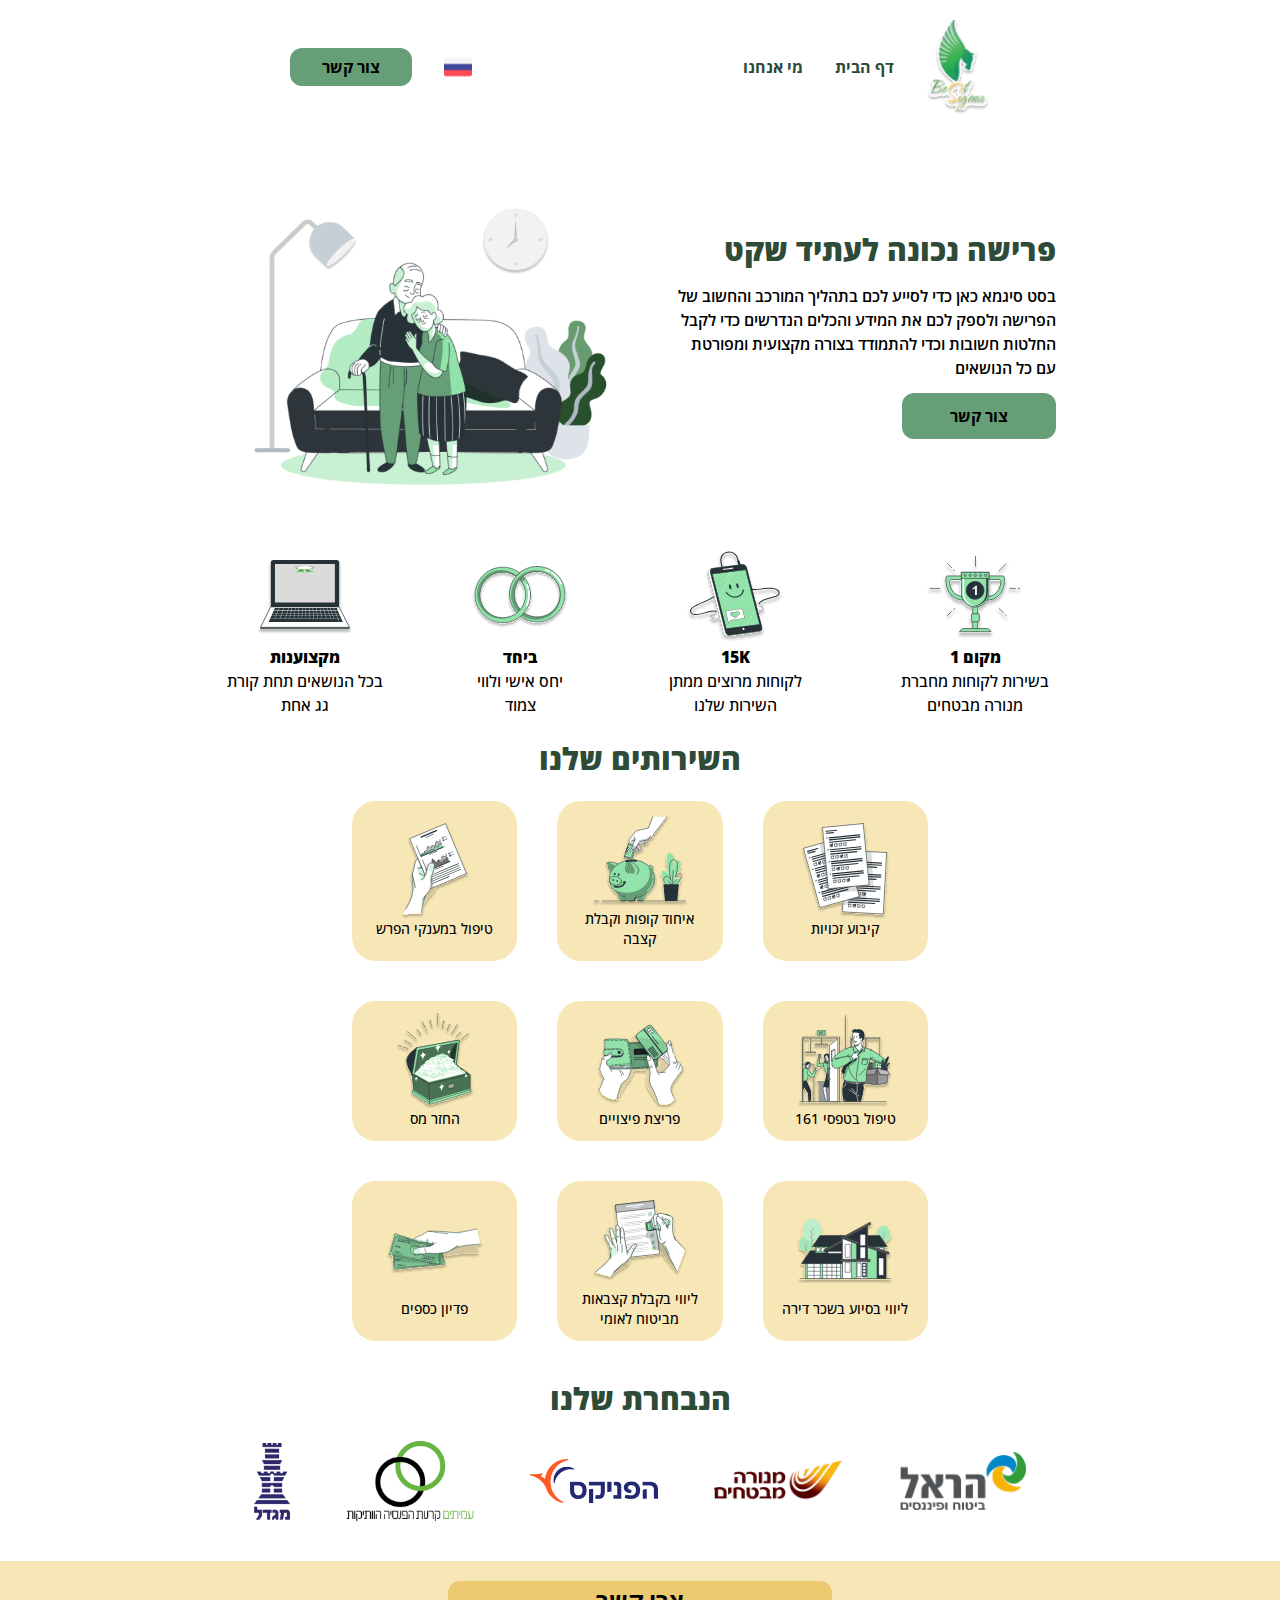
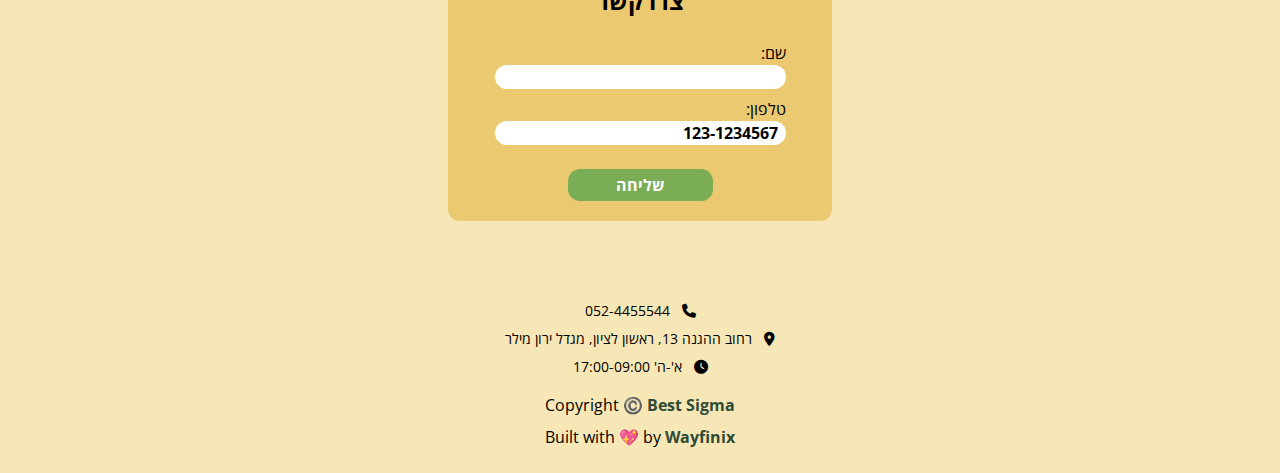
==== index.html @ 83e7defc "Add files via upload" ====
<!DOCTYPE html>
<html lang="en" class="scroll-smooth">
  <head>
    <meta charset="UTF-8" />
    <meta name="viewport" content="width=device-width, initial-scale=1.0" />
    <link rel="stylesheet" href="css/main.css" />
    <link rel="preconnect" href="https://fonts.googleapis.com" />
    <link rel="preconnect" href="https://fonts.gstatic.com" crossorigin />
    <link
      href="https://fonts.googleapis.com/css2?family=Open+Sans:wght@400;500;600;700;800;900&display=swap"
      rel="stylesheet"
    />
    <link
      rel="stylesheet"
      href="https://cdnjs.cloudflare.com/ajax/libs/font-awesome/6.4.0/css/all.min.css"
    />

    <link rel="icon" type="image/x-icon" href="/imgs/Frame 90 2.svg" />
    <title>Best Sigma - Home</title>
  </head>
  <body class="font-openSans">
    <!-- Header -->
    <header>
      <nav
        class="container flex md:justify-evenly text-primary mx-auto p-5 font-bold"
      >
        <ul class="hidden md:flex items-center text-base space-x-8">
          <li>
            <a
              href="#get"
              class="bg-secondary py-2 px-8 rounded-xl text-black font-bold hover:opacity-80 duration-200"
              id="contact"
              >צור קשר</a
            >
          </li>
          <li>
            <a href="#"
              ><img
                id="lang1"
                src="imgs/russia.png"
                alt="Russian Icon"
                class="w-7"
                onclick="changeLanguage()"
            /></a>
          </li>
        </ul>

        <!-- Mobile Navbar -->

        <div class="md:hidden flex items-center">
          <ul class="md:hidden flex flex-col">
            <li>
              <button
                class="button-mobile-menu md:hidden text-primary text-2xl"
              >
                <i class="fa-solid fa-bars"></i>
              </button>
            </li>
            <div class="mobile-menu hidden space-y-2">
              <li>
                <a
                  href="index.html"
                  class="block text-primary font-bold py-2 text-sm"
                  id="homepage1"
                  >דף הבית</a
                >
              </li>
              <li>
                <a
                  href="about.html"
                  class="block text-primary font-bold py-2 text-sm"
                  id="about1"
                  >מי אנחנו</a
                >
              </li>
              <li>
                <a href="#"
                  ><img
                    id="lang"
                    src="imgs/russia.png"
                    alt="Russian Icon"
                    class="w-7"
                    onclick="changeLanguage()"
                /></a>
              </li>
            </div>
          </ul>
        </div>

        <!-- Desktop Navbar -->

        <ul class="hidden md:flex space-x-8 items-center text-base">
          <li>
            <a
              href="about.html"
              class="hover:underline hover:underline-offset-8 font-bold"
              id="about"
              >מי אנחנו</a
            >
          </li>
          <li>
            <a
              href="#"
              class="hover:underline hover:underline-offset-8"
              id="homepage"
              >דף הבית</a
            >
          </li>
          <li>
            <img
              src="./imgs/Frame 90 2.svg"
              alt="Best sigma logo"
              class="w-16"
            />
          </li>
        </ul>
      </nav>
    </header>

    <!-- Hero -->

    <section class="container mx-auto mt-5 md:mt-10">
      <div class="flex flex-col md:flex-row justify-center items-center">
        <img
          src="imgs/column.png"
          alt="elders hugging happy"
          class="w-[400px] mr-10"
        />
        <div id="box" class="text-center md:text-right md:space-x-2">
          <h1
            class="text-primary font-extrabold text-center mt-4 md:mt-0 md:text-right text-3xl mb-4"
            id="title"
          >
            פרישה נכונה לעתיד שקט
          </h1>
          <p
            class="mb-6 max-w-sm font-semibold text-center md:text-right px-4 md:px-0"
            id="paragraph"
          >
            בסט סיגמא כאן כדי לסייע לכם בתהליך המורכב והחשוב של הפרישה ולספק לכם
            את המידע והכלים הנדרשים כדי לקבל החלטות חשובות וכדי להתמודד בצורה
            מקצועית ומפורטת עם כל הנושאים
          </p>
          <a
            href="#get"
            class="bg-secondary py-3 px-12 mx-auto rounded-xl text-black font-bold md:text-right hover:opacity-80 duration-200"
            id="call"
            >צור קשר</a
          >
        </div>
      </div>

      <div
        class="flex flex-col-reverse md:flex-row justify-center items-center mt-16 mb-6 space-y-6 md:space-y-0 md:space-x-20"
      >
        <div class="flex flex-col items-center text-center mt-4 md:mt-0">
          <img src="imgs/logo comp.svg" alt="" class="w-24 h-24" />
          <h3 id="heading" class="font-extrabold">מקצוענות</h3>
          <p id="secondp" class="font-medium max-w-[160px]">
            בכל הנושאים תחת קורת גג אחת
          </p>
        </div>

        <div class="flex flex-col items-center text-center">
          <img src="imgs/Rings.svg" alt="" class="w-24 h-24" />
          <h3 id="secondh" class="font-extrabold">ביחד</h3>
          <p id="thirdp" class="font-medium max-w-[110px]">
            יחס אישי ולווי צמוד
          </p>
        </div>

        <div class="flex flex-col items-center text-center">
          <img src="imgs/Device.svg" alt="" class="w-24 h-24" />
          <h3 id="thirdh" class="font-extrabold">15K</h3>
          <p id="fourthp" class="font-medium max-w-[160px]">
            לקוחות מרוצים ממתן השירות שלנו
          </p>
        </div>

        <div class="flex flex-col items-center text-center">
          <img src="imgs/Trophy.svg" alt="" class="w-24 h-24" />
          <h3 id="fourthh" class="font-extrabold">מקום 1</h3>
          <p id="fifthp" class="font-medium max-w-[160px]">
            בשירות לקוחות מחברת מנורה מבטחים
          </p>
        </div>
      </div>
    </section>

    <!-- Grid -->

    <section class="container mx-auto">
      <h1
        id="fifthh"
        class="text-3xl text-center font-extrabold my-6 text-primary"
      >
        השירותים שלנו
      </h1>
      <div
        class="grid grid-cols-1 md:grid-cols-3 text-center text-base md:text-lg gap-6 font-bold md:gap-10 px-20 lg:px-[22rem] mx-auto"
      >
        <div
          class="flex flex-col items-center justify-center bg-tertiary rounded-3xl p-3"
        >
          <img src="./imgs/left-hand.svg" alt="" class="mx-auto w-24 h-24" />

          <h3 id="sixthh" class="text-sm font-medium">טיפול במענקי הפרש</h3>
        </div>

        <div
          class="flex flex-col items-center justify-center bg-tertiary rounded-3xl p-3"
        >
          <img src="./imgs/savings.svg" alt="" class="mx-auto w-24 h-24" />
          <h3 id="seventhh" class="text-sm font-medium">
            איחוד קופות וקבלת קצבה
          </h3>
        </div>

        <div
          class="flex flex-col items-center justify-center bg-tertiary rounded-3xl p-3"
        >
          <img src="./imgs/exam-sheets.svg" alt="" class="mx-auto w-24 h-24" />
          <h3 id="eigthh" class="text-sm font-medium">קיבוע זכויות</h3>
        </div>

        <div
          class="flex flex-col items-center justify-center bg-tertiary rounded-3xl p-3"
        >
          <img src="./imgs/Treasure.svg" alt="" class="mx-auto w-24 h-24" />
          <h3 id="ninthh" class="text-sm font-medium">החזר מס</h3>
        </div>

        <div
          class="flex flex-col items-center justify-center bg-tertiary rounded-3xl p-3"
        >
          <img src="./imgs/wallet.svg" alt="" class="mx-auto w-24 h-24" />
          <h3 id="tenthh" class="text-sm font-medium">פריצת פיצויים</h3>
        </div>

        <div
          class="flex flex-col items-center justify-center bg-tertiary rounded-3xl p-3"
        >
          <img src="./imgs/job.svg" alt="" class=" mx-auto w-24 h-24" />
          <h3 id="eleventhh" class="text-sm font-medium">טיפול בטפסי 161</h3>
        </div>

        <div
          class="flex flex-col items-center justify-center bg-tertiary rounded-3xl p-3"
        >
          <img src="./imgs/hand-2.svg" alt="" class="mx-auto w-24 h-24" />
          <h3 id="twelvethh" class="text-sm font-medium">פדיון כספים</h3>
        </div>

        <div
          class="flex flex-col items-center justify-center bg-tertiary text-sm rounded-3xl p-3"
        >
          <img src="./imgs/Frame 110.svg" alt="" class="mx-auto w-24 h-24" />
          <h3 id="thirdteenthh" class="text-sm font-medium">
            ליווי בקבלת קצבאות מביטוח לאומי
          </h3>
        </div>

        <div
          class="flex flex-col items-center justify-center bg-tertiary rounded-3xl p-3"
        >
          <img src="./imgs/Frame 108.svg" alt="" class="mx-auto w-24 h-24" />
          <h3 id="fourteenthh" class="text-sm font-medium">
            ליווי בסיוע בשכר דירה
          </h3>
        </div>
      </div>
    </section>

    <!-- Brands -->

    <section class="container mx-auto w-full my-10">
      <h1
        id="fifteenthh"
        class="text-3xl text-center font-extrabold my-6 text-primary"
      >
        הנבחרת שלנו
      </h1>
      <div
        class="flex flex-col justify-center items-center space-y-12 md:flex-row md:space-y-0 md:space-x-14"
      >
        <img src="imgs/migdal.png" alt="מגדל" class="w-9" />
        <img src="imgs/amitim.png" alt="עמיתים קרנות פנסיה" class="w-32" />
        <img src="imgs/phoenix.png" alt="הפניקס" class="w-32" />
        <img src="imgs/menora.png" alt="מנורה מבטחים" class="w-32" />
        <img src="imgs/harel.png" alt="הראל ביטוח ופיננסים" class="w-32" />
      </div>
    </section>

    <!-- Footer -->

    <footer class="relative bg-tertiary w-full p-5 mx-auto h-[32em]">
      <img
        src="/imgs/Group.svg"
        alt=""
        class="hidden absolute top-0 left-[33em] w-64"
      />
      <img
        src="/imgs/Group.svg"
        alt=""
        class="hidden absolute -top-9 right-[31em] rotate-180 w-64"
      />
      <img
        src="/imgs/speech-bubble-2.svg"
        alt=""
        class="hidden absolute top-10 left-[40em] w-10"
      />
      <img
        src="/imgs/speech-bubble-2.svg"
        alt=""
        class="hidden absolute top-48 right-[40em] w-10"
      />
      <div
        class="container flex flex-col justify-center items-center bg-quaternary mx-auto py-1 text-center rounded-xl max-w-full w-96"
      >
        <img
          src="/imgs/speech-bubble-2.svg"
          alt=""
          class="hidden absolute left-[66em] top-[12rem] rotate-180 w-10"
        />
        <h1 id="get" class="font-bold text-2xl mb-6 text-black">צרו קשר</h1>

        <!-- Submit Form -->

        <form
          action="https://formsubmit.co/0524455@gmail.com"
          method="POST"
          class="flex flex-col"
        >
          <label id="firstLabel" for="שם" class="text-right">:שם</label>
          <input
            id="שם"
            required
            type="text"
            name="שם"
            size="28"
            class="rounded-xl mb-2 text-right px-2 font-bold"
          />

          <label id="secondLabel" for="טלפון" class="text-right">:טלפון</label>
          <input
            id="טלפון"
            type="tel"
            name=":טלפון"
            required
            pattern="[0-9]{3}-[0-9]{7}"
            placeholder="123-1234567"
            class="rounded-xl mb-6 text-right placeholder:text-black px-2 font-bold outline-0 focus:valid:bg-green-500 duration-150"
          />
          <button
            id="send"
            class="bg-lightGreen px-12 py-1 mb-4 rounded-xl font-bold text-white mx-auto hover:opacity-80 duration-200"
          >
            שליחה
          </button>
        </form>
      </div>

      <div class="flex flex-col items-center text-sm mt-20 space-y-2">
        <div class="flex space-x-3 items-center text-center">
          <p id="sixthp">052-4455544</p>
          <i class="fa-solid fa-phone"></i>
        </div>

        <div class="flex space-x-3 items-center text-center">
          <p id="seventhp">רחוב ההגנה 13, ראשון לציון, מגדל ירון מילר</p>
          <i class="fa-solid fa-location-dot"></i>
        </div>

        <div class="flex space-x-3 items-center text-center">
          <p id="eigthp">17:00-09:00 'א'-ה</p>
          <i class="fa-solid fa-clock"></i>
        </div>
      </div>

      <!-- Copyright -->

      <p class="text-center mt-4">
        Copyright ©️
        <a
          class="font-bold text-primary hover:opacity-80 duration-200"
          href="https://www.pensiya.co.il"
          >Best Sigma</a
        >
      </p>

      <p class="text-center mt-2">
        Built with 💖 by
        <a
          href="https://wayfinix.com"
          class="font-bold text-primary hover:opacity-80 duration-200 cursor-pointer"
          >Wayfinix</a
        >
      </p>
    </footer>
    <script src="script.js"></script>
  </body>
</html>
---- css/main.css ----
/*
! tailwindcss v3.3.3 | MIT License | https://tailwindcss.com
*/

/*
1. Prevent padding and border from affecting element width. (https://github.com/mozdevs/cssremedy/issues/4)
2. Allow adding a border to an element by just adding a border-width. (https://github.com/tailwindcss/tailwindcss/pull/116)
*/

*,
::before,
::after {
  box-sizing: border-box;
  /* 1 */
  border-width: 0;
  /* 2 */
  border-style: solid;
  /* 2 */
  border-color: #e5e7eb;
  /* 2 */
}

::before,
::after {
  --tw-content: '';
}

/*
1. Use a consistent sensible line-height in all browsers.
2. Prevent adjustments of font size after orientation changes in iOS.
3. Use a more readable tab size.
4. Use the user's configured `sans` font-family by default.
5. Use the user's configured `sans` font-feature-settings by default.
6. Use the user's configured `sans` font-variation-settings by default.
*/

html {
  line-height: 1.5;
  /* 1 */
  -webkit-text-size-adjust: 100%;
  /* 2 */
  -moz-tab-size: 4;
  /* 3 */
  -o-tab-size: 4;
     tab-size: 4;
  /* 3 */
  font-family: ui-sans-serif, system-ui, -apple-system, BlinkMacSystemFont, "Segoe UI", Roboto, "Helvetica Neue", Arial, "Noto Sans", sans-serif, "Apple Color Emoji", "Segoe UI Emoji", "Segoe UI Symbol", "Noto Color Emoji";
  /* 4 */
  font-feature-settings: normal;
  /* 5 */
  font-variation-settings: normal;
  /* 6 */
}

/*
1. Remove the margin in all browsers.
2. Inherit line-height from `html` so users can set them as a class directly on the `html` element.
*/

body {
  margin: 0;
  /* 1 */
  line-height: inherit;
  /* 2 */
}

/*
1. Add the correct height in Firefox.
2. Correct the inheritance of border color in Firefox. (https://bugzilla.mozilla.org/show_bug.cgi?id=190655)
3. Ensure horizontal rules are visible by default.
*/

hr {
  height: 0;
  /* 1 */
  color: inherit;
  /* 2 */
  border-top-width: 1px;
  /* 3 */
}

/*
Add the correct text decoration in Chrome, Edge, and Safari.
*/

abbr:where([title]) {
  -webkit-text-decoration: underline dotted;
          text-decoration: underline dotted;
}

/*
Remove the default font size and weight for headings.
*/

h1,
h2,
h3,
h4,
h5,
h6 {
  font-size: inherit;
  font-weight: inherit;
}

/*
Reset links to optimize for opt-in styling instead of opt-out.
*/

a {
  color: inherit;
  text-decoration: inherit;
}

/*
Add the correct font weight in Edge and Safari.
*/

b,
strong {
  font-weight: bolder;
}

/*
1. Use the user's configured `mono` font family by default.
2. Correct the odd `em` font sizing in all browsers.
*/

code,
kbd,
samp,
pre {
  font-family: ui-monospace, SFMono-Regular, Menlo, Monaco, Consolas, "Liberation Mono", "Courier New", monospace;
  /* 1 */
  font-size: 1em;
  /* 2 */
}

/*
Add the correct font size in all browsers.
*/

small {
  font-size: 80%;
}

/*
Prevent `sub` and `sup` elements from affecting the line height in all browsers.
*/

sub,
sup {
  font-size: 75%;
  line-height: 0;
  position: relative;
  vertical-align: baseline;
}

sub {
  bottom: -0.25em;
}

sup {
  top: -0.5em;
}

/*
1. Remove text indentation from table contents in Chrome and Safari. (https://bugs.chromium.org/p/chromium/issues/detail?id=999088, https://bugs.webkit.org/show_bug.cgi?id=201297)
2. Correct table border color inheritance in all Chrome and Safari. (https://bugs.chromium.org/p/chromium/issues/detail?id=935729, https://bugs.webkit.org/show_bug.cgi?id=195016)
3. Remove gaps between table borders by default.
*/

table {
  text-indent: 0;
  /* 1 */
  border-color: inherit;
  /* 2 */
  border-collapse: collapse;
  /* 3 */
}

/*
1. Change the font styles in all browsers.
2. Remove the margin in Firefox and Safari.
3. Remove default padding in all browsers.
*/

button,
input,
optgroup,
select,
textarea {
  font-family: inherit;
  /* 1 */
  font-feature-settings: inherit;
  /* 1 */
  font-variation-settings: inherit;
  /* 1 */
  font-size: 100%;
  /* 1 */
  font-weight: inherit;
  /* 1 */
  line-height: inherit;
  /* 1 */
  color: inherit;
  /* 1 */
  margin: 0;
  /* 2 */
  padding: 0;
  /* 3 */
}

/*
Remove the inheritance of text transform in Edge and Firefox.
*/

button,
select {
  text-transform: none;
}

/*
1. Correct the inability to style clickable types in iOS and Safari.
2. Remove default button styles.
*/

button,
[type='button'],
[type='reset'],
[type='submit'] {
  -webkit-appearance: button;
  /* 1 */
  background-color: transparent;
  /* 2 */
  background-image: none;
  /* 2 */
}

/*
Use the modern Firefox focus style for all focusable elements.
*/

:-moz-focusring {
  outline: auto;
}

/*
Remove the additional `:invalid` styles in Firefox. (https://github.com/mozilla/gecko-dev/blob/2f9eacd9d3d995c937b4251a5557d95d494c9be1/layout/style/res/forms.css#L728-L737)
*/

:-moz-ui-invalid {
  box-shadow: none;
}

/*
Add the correct vertical alignment in Chrome and Firefox.
*/

progress {
  vertical-align: baseline;
}

/*
Correct the cursor style of increment and decrement buttons in Safari.
*/

::-webkit-inner-spin-button,
::-webkit-outer-spin-button {
  height: auto;
}

/*
1. Correct the odd appearance in Chrome and Safari.
2. Correct the outline style in Safari.
*/

[type='search'] {
  -webkit-appearance: textfield;
  /* 1 */
  outline-offset: -2px;
  /* 2 */
}

/*
Remove the inner padding in Chrome and Safari on macOS.
*/

::-webkit-search-decoration {
  -webkit-appearance: none;
}

/*
1. Correct the inability to style clickable types in iOS and Safari.
2. Change font properties to `inherit` in Safari.
*/

::-webkit-file-upload-button {
  -webkit-appearance: button;
  /* 1 */
  font: inherit;
  /* 2 */
}

/*
Add the correct display in Chrome and Safari.
*/

summary {
  display: list-item;
}

/*
Removes the default spacing and border for appropriate elements.
*/

blockquote,
dl,
dd,
h1,
h2,
h3,
h4,
h5,
h6,
hr,
figure,
p,
pre {
  margin: 0;
}

fieldset {
  margin: 0;
  padding: 0;
}

legend {
  padding: 0;
}

ol,
ul,
menu {
  list-style: none;
  margin: 0;
  padding: 0;
}

/*
Reset default styling for dialogs.
*/

dialog {
  padding: 0;
}

/*
Prevent resizing textareas horizontally by default.
*/

textarea {
  resize: vertical;
}

/*
1. Reset the default placeholder opacity in Firefox. (https://github.com/tailwindlabs/tailwindcss/issues/3300)
2. Set the default placeholder color to the user's configured gray 400 color.
*/

input::-moz-placeholder, textarea::-moz-placeholder {
  opacity: 1;
  /* 1 */
  color: #9ca3af;
  /* 2 */
}

input::placeholder,
textarea::placeholder {
  opacity: 1;
  /* 1 */
  color: #9ca3af;
  /* 2 */
}

/*
Set the default cursor for buttons.
*/

button,
[role="button"] {
  cursor: pointer;
}

/*
Make sure disabled buttons don't get the pointer cursor.
*/

:disabled {
  cursor: default;
}

/*
1. Make replaced elements `display: block` by default. (https://github.com/mozdevs/cssremedy/issues/14)
2. Add `vertical-align: middle` to align replaced elements more sensibly by default. (https://github.com/jensimmons/cssremedy/issues/14#issuecomment-634934210)
   This can trigger a poorly considered lint error in some tools but is included by design.
*/

img,
svg,
video,
canvas,
audio,
iframe,
embed,
object {
  display: block;
  /* 1 */
  vertical-align: middle;
  /* 2 */
}

/*
Constrain images and videos to the parent width and preserve their intrinsic aspect ratio. (https://github.com/mozdevs/cssremedy/issues/14)
*/

img,
video {
  max-width: 100%;
  height: auto;
}

/* Make elements with the HTML hidden attribute stay hidden by default */

[hidden] {
  display: none;
}

*, ::before, ::after {
  --tw-border-spacing-x: 0;
  --tw-border-spacing-y: 0;
  --tw-translate-x: 0;
  --tw-translate-y: 0;
  --tw-rotate: 0;
  --tw-skew-x: 0;
  --tw-skew-y: 0;
  --tw-scale-x: 1;
  --tw-scale-y: 1;
  --tw-pan-x:  ;
  --tw-pan-y:  ;
  --tw-pinch-zoom:  ;
  --tw-scroll-snap-strictness: proximity;
  --tw-gradient-from-position:  ;
  --tw-gradient-via-position:  ;
  --tw-gradient-to-position:  ;
  --tw-ordinal:  ;
  --tw-slashed-zero:  ;
  --tw-numeric-figure:  ;
  --tw-numeric-spacing:  ;
  --tw-numeric-fraction:  ;
  --tw-ring-inset:  ;
  --tw-ring-offset-width: 0px;
  --tw-ring-offset-color: #fff;
  --tw-ring-color: rgb(59 130 246 / 0.5);
  --tw-ring-offset-shadow: 0 0 #0000;
  --tw-ring-shadow: 0 0 #0000;
  --tw-shadow: 0 0 #0000;
  --tw-shadow-colored: 0 0 #0000;
  --tw-blur:  ;
  --tw-brightness:  ;
  --tw-contrast:  ;
  --tw-grayscale:  ;
  --tw-hue-rotate:  ;
  --tw-invert:  ;
  --tw-saturate:  ;
  --tw-sepia:  ;
  --tw-drop-shadow:  ;
  --tw-backdrop-blur:  ;
  --tw-backdrop-brightness:  ;
  --tw-backdrop-contrast:  ;
  --tw-backdrop-grayscale:  ;
  --tw-backdrop-hue-rotate:  ;
  --tw-backdrop-invert:  ;
  --tw-backdrop-opacity:  ;
  --tw-backdrop-saturate:  ;
  --tw-backdrop-sepia:  ;
}

::backdrop {
  --tw-border-spacing-x: 0;
  --tw-border-spacing-y: 0;
  --tw-translate-x: 0;
  --tw-translate-y: 0;
  --tw-rotate: 0;
  --tw-skew-x: 0;
  --tw-skew-y: 0;
  --tw-scale-x: 1;
  --tw-scale-y: 1;
  --tw-pan-x:  ;
  --tw-pan-y:  ;
  --tw-pinch-zoom:  ;
  --tw-scroll-snap-strictness: proximity;
  --tw-gradient-from-position:  ;
  --tw-gradient-via-position:  ;
  --tw-gradient-to-position:  ;
  --tw-ordinal:  ;
  --tw-slashed-zero:  ;
  --tw-numeric-figure:  ;
  --tw-numeric-spacing:  ;
  --tw-numeric-fraction:  ;
  --tw-ring-inset:  ;
  --tw-ring-offset-width: 0px;
  --tw-ring-offset-color: #fff;
  --tw-ring-color: rgb(59 130 246 / 0.5);
  --tw-ring-offset-shadow: 0 0 #0000;
  --tw-ring-shadow: 0 0 #0000;
  --tw-shadow: 0 0 #0000;
  --tw-shadow-colored: 0 0 #0000;
  --tw-blur:  ;
  --tw-brightness:  ;
  --tw-contrast:  ;
  --tw-grayscale:  ;
  --tw-hue-rotate:  ;
  --tw-invert:  ;
  --tw-saturate:  ;
  --tw-sepia:  ;
  --tw-drop-shadow:  ;
  --tw-backdrop-blur:  ;
  --tw-backdrop-brightness:  ;
  --tw-backdrop-contrast:  ;
  --tw-backdrop-grayscale:  ;
  --tw-backdrop-hue-rotate:  ;
  --tw-backdrop-invert:  ;
  --tw-backdrop-opacity:  ;
  --tw-backdrop-saturate:  ;
  --tw-backdrop-sepia:  ;
}

.container {
  width: 100%;
}

@media (min-width: 640px) {
  .container {
    max-width: 640px;
  }
}

@media (min-width: 768px) {
  .container {
    max-width: 768px;
  }
}

@media (min-width: 1024px) {
  .container {
    max-width: 1024px;
  }
}

@media (min-width: 1280px) {
  .container {
    max-width: 1280px;
  }
}

@media (min-width: 1536px) {
  .container {
    max-width: 1536px;
  }
}

.absolute {
  position: absolute;
}

.relative {
  position: relative;
}

.-top-9 {
  top: -2.25rem;
}

.left-\[33em\] {
  left: 33em;
}

.left-\[40em\] {
  left: 40em;
}

.left-\[65em\] {
  left: 65em;
}

.left-\[66em\] {
  left: 66em;
}

.right-\[31em\] {
  right: 31em;
}

.right-\[40em\] {
  right: 40em;
}

.top-0 {
  top: 0px;
}

.top-10 {
  top: 2.5rem;
}

.top-48 {
  top: 12rem;
}

.top-\[11\.5rem\] {
  top: 11.5rem;
}

.top-\[12rem\] {
  top: 12rem;
}

.mx-auto {
  margin-left: auto;
  margin-right: auto;
}

.my-10 {
  margin-top: 2.5rem;
  margin-bottom: 2.5rem;
}

.my-6 {
  margin-top: 1.5rem;
  margin-bottom: 1.5rem;
}

.mb-0 {
  margin-bottom: 0px;
}

.mb-16 {
  margin-bottom: 4rem;
}

.mb-2 {
  margin-bottom: 0.5rem;
}

.mb-20 {
  margin-bottom: 5rem;
}

.mb-4 {
  margin-bottom: 1rem;
}

.mb-5 {
  margin-bottom: 1.25rem;
}

.mb-6 {
  margin-bottom: 1.5rem;
}

.mr-10 {
  margin-right: 2.5rem;
}

.mt-16 {
  margin-top: 4rem;
}

.mt-2 {
  margin-top: 0.5rem;
}

.mt-20 {
  margin-top: 5rem;
}

.mt-4 {
  margin-top: 1rem;
}

.mt-5 {
  margin-top: 1.25rem;
}

.block {
  display: block;
}

.flex {
  display: flex;
}

.grid {
  display: grid;
}

.hidden {
  display: none;
}

.h-24 {
  height: 6rem;
}

.h-\[32em\] {
  height: 32em;
}

.w-10 {
  width: 2.5rem;
}

.w-16 {
  width: 4rem;
}

.w-24 {
  width: 6rem;
}

.w-32 {
  width: 8rem;
}

.w-64 {
  width: 16rem;
}

.w-7 {
  width: 1.75rem;
}

.w-72 {
  width: 18rem;
}

.w-9 {
  width: 2.25rem;
}

.w-96 {
  width: 24rem;
}

.w-\[400px\] {
  width: 400px;
}

.w-full {
  width: 100%;
}

.max-w-2xl {
  max-width: 42rem;
}

.max-w-\[110px\] {
  max-width: 110px;
}

.max-w-\[160px\] {
  max-width: 160px;
}

.max-w-full {
  max-width: 100%;
}

.max-w-sm {
  max-width: 24rem;
}

.rotate-180 {
  --tw-rotate: 180deg;
  transform: translate(var(--tw-translate-x), var(--tw-translate-y)) rotate(var(--tw-rotate)) skewX(var(--tw-skew-x)) skewY(var(--tw-skew-y)) scaleX(var(--tw-scale-x)) scaleY(var(--tw-scale-y));
}

.cursor-pointer {
  cursor: pointer;
}

.grid-cols-1 {
  grid-template-columns: repeat(1, minmax(0, 1fr));
}

.flex-col {
  flex-direction: column;
}

.flex-col-reverse {
  flex-direction: column-reverse;
}

.items-center {
  align-items: center;
}

.justify-center {
  justify-content: center;
}

.gap-6 {
  gap: 1.5rem;
}

.gap-x-32 {
  -moz-column-gap: 8rem;
       column-gap: 8rem;
}

.space-x-3 > :not([hidden]) ~ :not([hidden]) {
  --tw-space-x-reverse: 0;
  margin-right: calc(0.75rem * var(--tw-space-x-reverse));
  margin-left: calc(0.75rem * calc(1 - var(--tw-space-x-reverse)));
}

.space-x-8 > :not([hidden]) ~ :not([hidden]) {
  --tw-space-x-reverse: 0;
  margin-right: calc(2rem * var(--tw-space-x-reverse));
  margin-left: calc(2rem * calc(1 - var(--tw-space-x-reverse)));
}

.space-y-12 > :not([hidden]) ~ :not([hidden]) {
  --tw-space-y-reverse: 0;
  margin-top: calc(3rem * calc(1 - var(--tw-space-y-reverse)));
  margin-bottom: calc(3rem * var(--tw-space-y-reverse));
}

.space-y-2 > :not([hidden]) ~ :not([hidden]) {
  --tw-space-y-reverse: 0;
  margin-top: calc(0.5rem * calc(1 - var(--tw-space-y-reverse)));
  margin-bottom: calc(0.5rem * var(--tw-space-y-reverse));
}

.space-y-6 > :not([hidden]) ~ :not([hidden]) {
  --tw-space-y-reverse: 0;
  margin-top: calc(1.5rem * calc(1 - var(--tw-space-y-reverse)));
  margin-bottom: calc(1.5rem * var(--tw-space-y-reverse));
}

.scroll-smooth {
  scroll-behavior: smooth;
}

.rounded-3xl {
  border-radius: 1.5rem;
}

.rounded-xl {
  border-radius: 0.75rem;
}

.bg-lightGreen {
  --tw-bg-opacity: 1;
  background-color: rgb(122 173 86 / var(--tw-bg-opacity));
}

.bg-quaternary {
  --tw-bg-opacity: 1;
  background-color: rgb(235 201 112 / var(--tw-bg-opacity));
}

.bg-secondary {
  --tw-bg-opacity: 1;
  background-color: rgb(102 158 119 / var(--tw-bg-opacity));
}

.bg-tertiary {
  --tw-bg-opacity: 1;
  background-color: rgb(247 231 182 / var(--tw-bg-opacity));
}

.p-2 {
  padding: 0.5rem;
}

.p-3 {
  padding: 0.75rem;
}

.p-5 {
  padding: 1.25rem;
}

.px-12 {
  padding-left: 3rem;
  padding-right: 3rem;
}

.px-2 {
  padding-left: 0.5rem;
  padding-right: 0.5rem;
}

.px-20 {
  padding-left: 5rem;
  padding-right: 5rem;
}

.px-4 {
  padding-left: 1rem;
  padding-right: 1rem;
}

.px-8 {
  padding-left: 2rem;
  padding-right: 2rem;
}

.py-1 {
  padding-top: 0.25rem;
  padding-bottom: 0.25rem;
}

.py-2 {
  padding-top: 0.5rem;
  padding-bottom: 0.5rem;
}

.py-3 {
  padding-top: 0.75rem;
  padding-bottom: 0.75rem;
}

.text-center {
  text-align: center;
}

.text-right {
  text-align: right;
}

.font-openSans {
  font-family: Open Sans;
}

.text-2xl {
  font-size: 1.5rem;
  line-height: 2rem;
}

.text-3xl {
  font-size: 1.875rem;
  line-height: 2.25rem;
}

.text-4xl {
  font-size: 2.25rem;
  line-height: 2.5rem;
}

.text-base {
  font-size: 1rem;
  line-height: 1.5rem;
}

.text-lg {
  font-size: 1.125rem;
  line-height: 1.75rem;
}

.text-sm {
  font-size: 0.875rem;
  line-height: 1.25rem;
}

.font-bold {
  font-weight: 700;
}

.font-extrabold {
  font-weight: 800;
}

.font-medium {
  font-weight: 500;
}

.font-semibold {
  font-weight: 600;
}

.uppercase {
  text-transform: uppercase;
}

.text-black {
  --tw-text-opacity: 1;
  color: rgb(0 0 0 / var(--tw-text-opacity));
}

.text-primary {
  --tw-text-opacity: 1;
  color: rgb(46 75 55 / var(--tw-text-opacity));
}

.text-white {
  --tw-text-opacity: 1;
  color: rgb(255 255 255 / var(--tw-text-opacity));
}

.outline-0 {
  outline-width: 0px;
}

.duration-150 {
  transition-duration: 150ms;
}

.duration-200 {
  transition-duration: 200ms;
}

.placeholder\:text-black::-moz-placeholder {
  --tw-text-opacity: 1;
  color: rgb(0 0 0 / var(--tw-text-opacity));
}

.placeholder\:text-black::placeholder {
  --tw-text-opacity: 1;
  color: rgb(0 0 0 / var(--tw-text-opacity));
}

.hover\:underline:hover {
  text-decoration-line: underline;
}

.hover\:underline-offset-8:hover {
  text-underline-offset: 8px;
}

.hover\:opacity-80:hover {
  opacity: 0.8;
}

.focus\:valid\:bg-green-500:valid:focus {
  --tw-bg-opacity: 1;
  background-color: rgb(34 197 94 / var(--tw-bg-opacity));
}

@media (min-width: 768px) {
  .md\:mb-10 {
    margin-bottom: 2.5rem;
  }

  .md\:mb-44 {
    margin-bottom: 11rem;
  }

  .md\:mt-0 {
    margin-top: 0px;
  }

  .md\:mt-10 {
    margin-top: 2.5rem;
  }

  .md\:flex {
    display: flex;
  }

  .md\:hidden {
    display: none;
  }

  .md\:grid-cols-3 {
    grid-template-columns: repeat(3, minmax(0, 1fr));
  }

  .md\:flex-row {
    flex-direction: row;
  }

  .md\:justify-around {
    justify-content: space-around;
  }

  .md\:justify-evenly {
    justify-content: space-evenly;
  }

  .md\:gap-10 {
    gap: 2.5rem;
  }

  .md\:space-x-14 > :not([hidden]) ~ :not([hidden]) {
    --tw-space-x-reverse: 0;
    margin-right: calc(3.5rem * var(--tw-space-x-reverse));
    margin-left: calc(3.5rem * calc(1 - var(--tw-space-x-reverse)));
  }

  .md\:space-x-2 > :not([hidden]) ~ :not([hidden]) {
    --tw-space-x-reverse: 0;
    margin-right: calc(0.5rem * var(--tw-space-x-reverse));
    margin-left: calc(0.5rem * calc(1 - var(--tw-space-x-reverse)));
  }

  .md\:space-x-20 > :not([hidden]) ~ :not([hidden]) {
    --tw-space-x-reverse: 0;
    margin-right: calc(5rem * var(--tw-space-x-reverse));
    margin-left: calc(5rem * calc(1 - var(--tw-space-x-reverse)));
  }

  .md\:space-y-0 > :not([hidden]) ~ :not([hidden]) {
    --tw-space-y-reverse: 0;
    margin-top: calc(0px * calc(1 - var(--tw-space-y-reverse)));
    margin-bottom: calc(0px * var(--tw-space-y-reverse));
  }

  .md\:p-0 {
    padding: 0px;
  }

  .md\:px-0 {
    padding-left: 0px;
    padding-right: 0px;
  }

  .md\:text-right {
    text-align: right;
  }

  .md\:text-lg {
    font-size: 1.125rem;
    line-height: 1.75rem;
  }
}

@media (min-width: 1024px) {
  .lg\:px-\[22rem\] {
    padding-left: 22rem;
    padding-right: 22rem;
  }
}
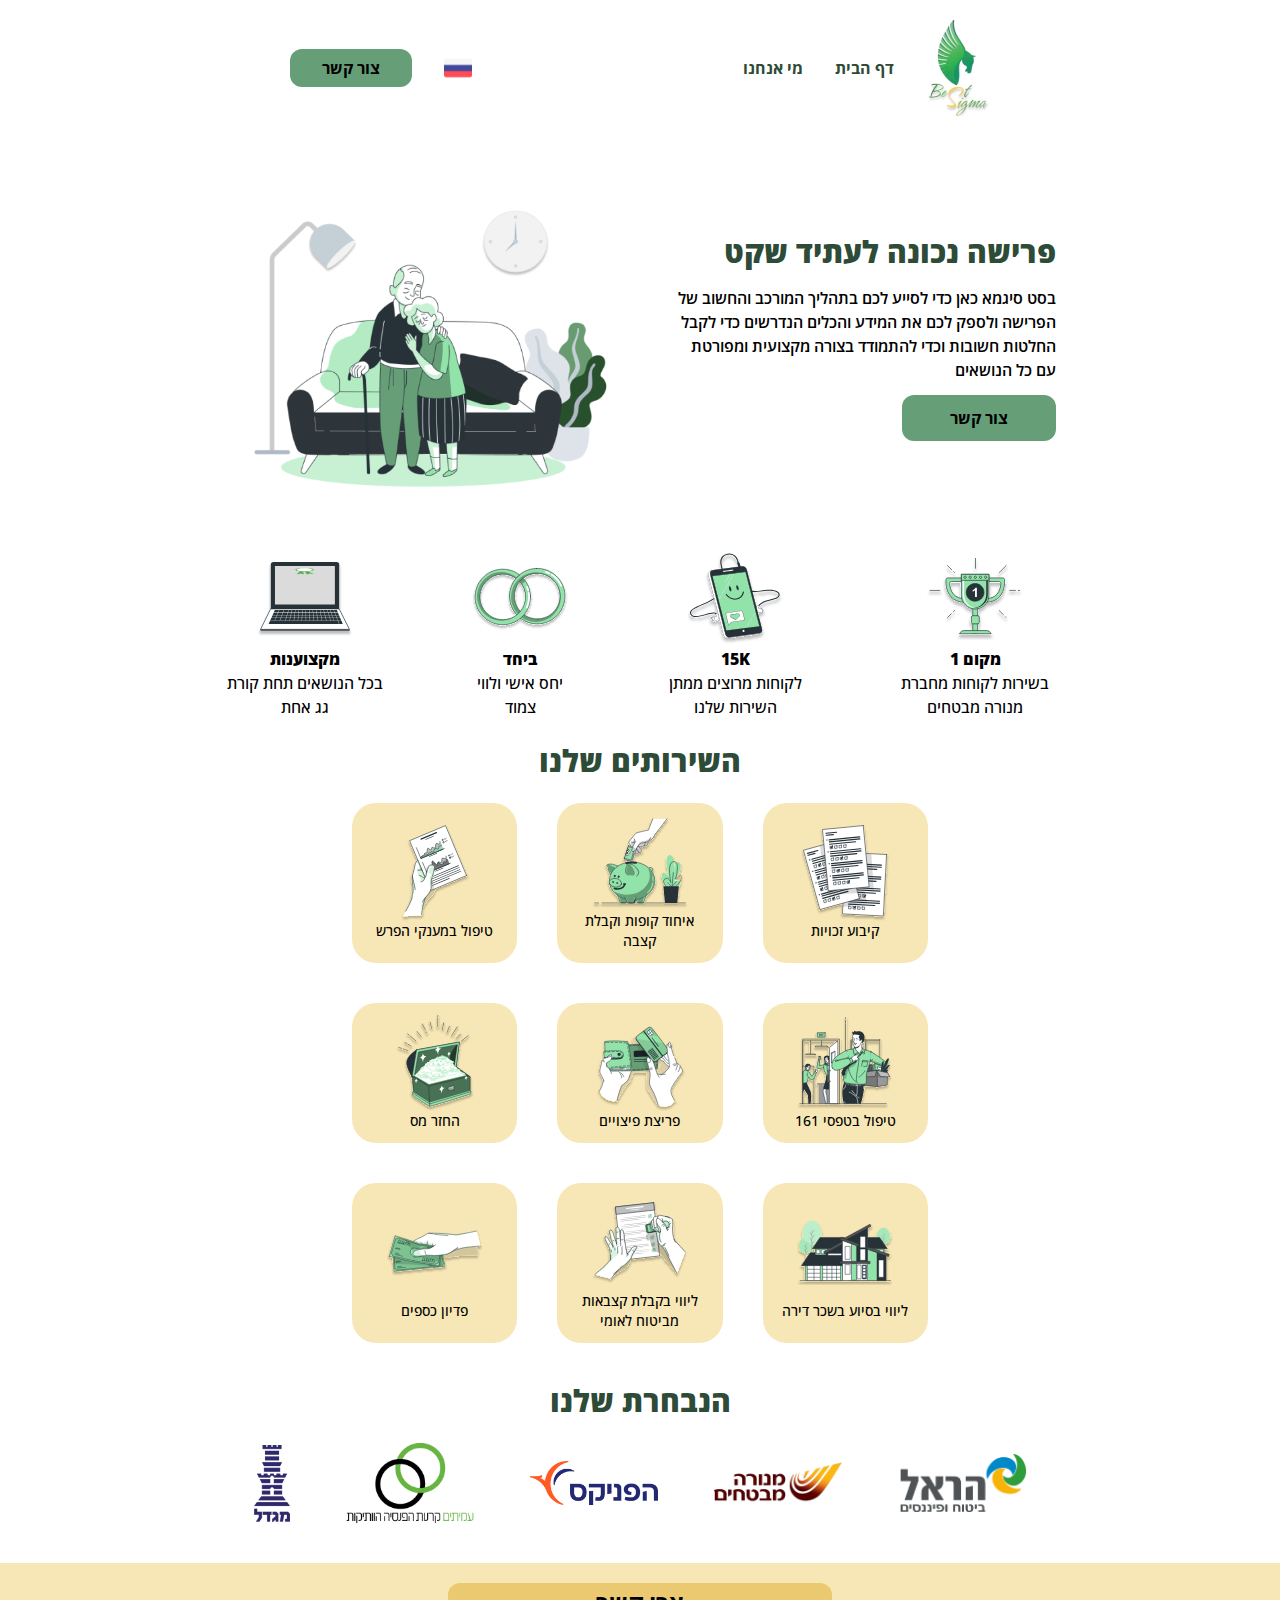
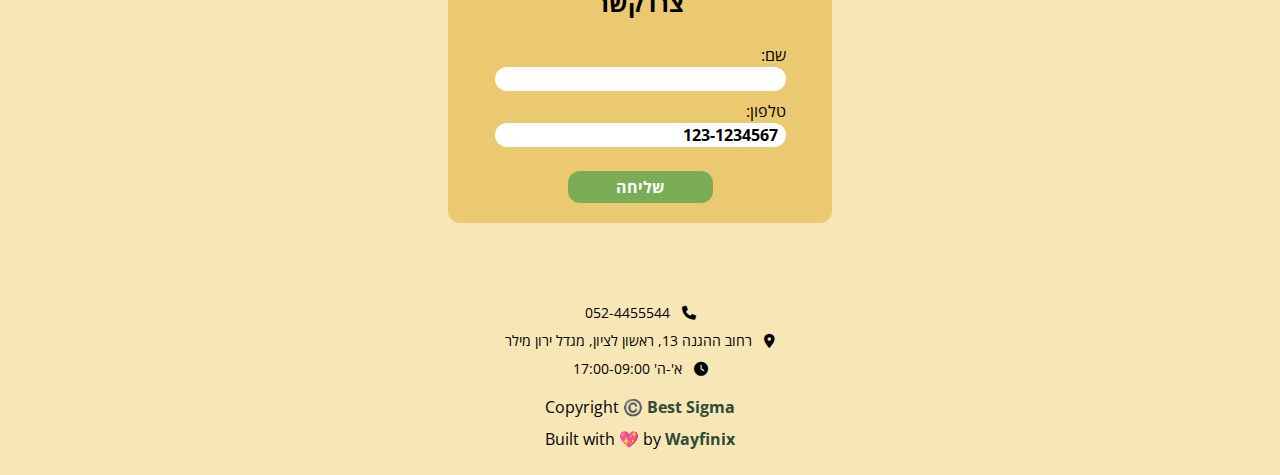
==== commit 6c1daba1: "update logo" ====
--- a/index.html
+++ b/index.html
@@ -15,7 +15,7 @@
       href="https://cdnjs.cloudflare.com/ajax/libs/font-awesome/6.4.0/css/all.min.css"
     />
 
-    <link rel="icon" type="image/x-icon" href="/imgs/Frame 90 2.svg" />
+    <link rel="icon" type="image/x-icon" href="/imgs/bestsigma.png" />
     <title>Best Sigma - Home</title>
   </head>
   <body class="font-openSans">
@@ -108,7 +108,7 @@
           </li>
           <li>
             <img
-              src="./imgs/Frame 90 2.svg"
+              src="./imgs/bestsigma.png"
               alt="Best sigma logo"
               class="w-16"
             />
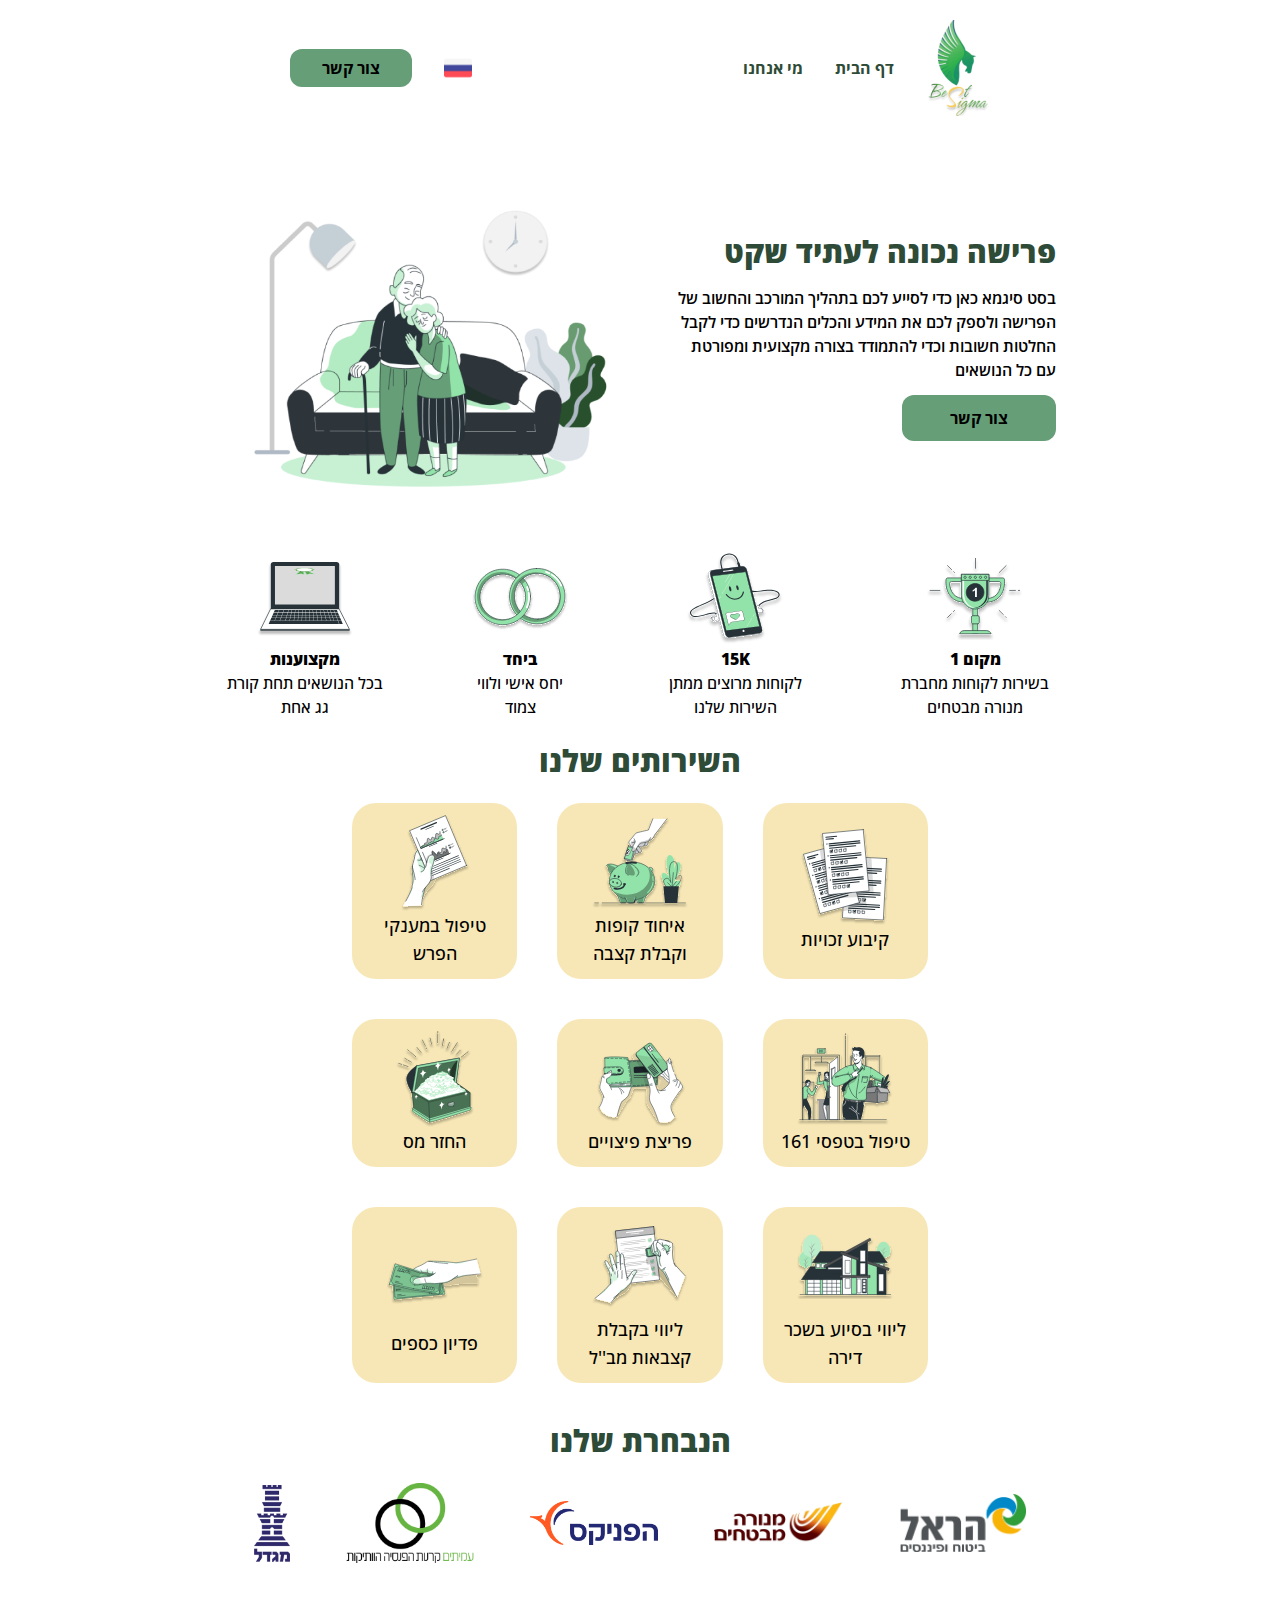
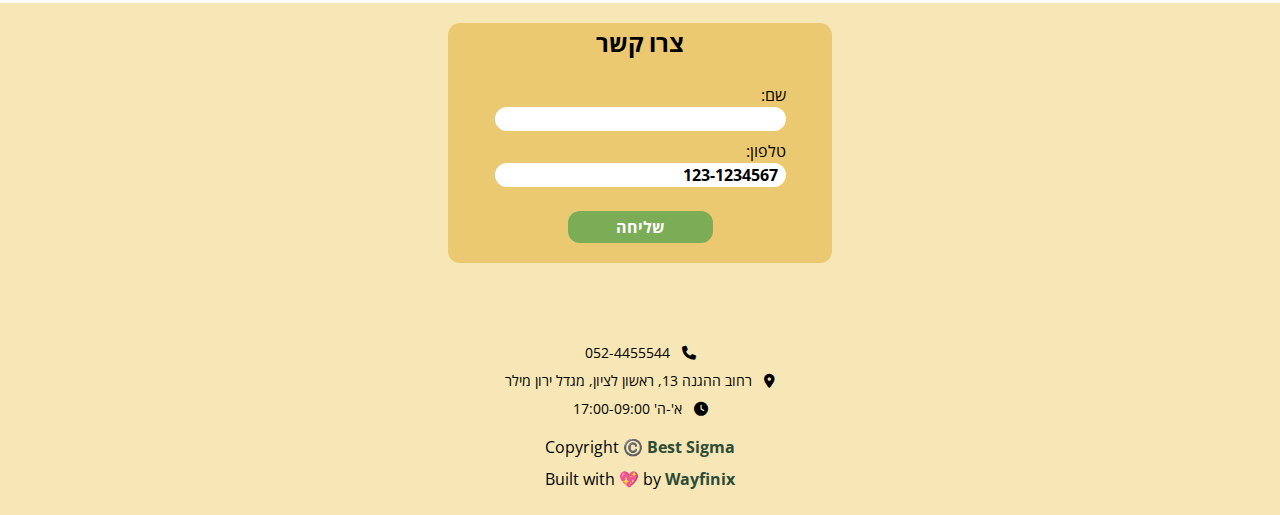
==== commit 3510d7f8: "update" ====
--- a/index.html
+++ b/index.html
@@ -204,69 +204,65 @@
         >
           <img src="./imgs/left-hand.svg" alt="" class="mx-auto w-24 h-24" />
 
-          <h3 id="sixthh" class="text-sm font-medium">טיפול במענקי הפרש</h3>
+          <h3 id="sixthh" class="font-medium">טיפול במענקי הפרש</h3>
         </div>
 
         <div
           class="flex flex-col items-center justify-center bg-tertiary rounded-3xl p-3"
         >
           <img src="./imgs/savings.svg" alt="" class="mx-auto w-24 h-24" />
-          <h3 id="seventhh" class="text-sm font-medium">
-            איחוד קופות וקבלת קצבה
+          <h3 id="seventhh" class="font-medium">איחוד קופות וקבלת קצבה</h3>
+        </div>
+
+        <div
+          class="flex flex-col items-center justify-center bg-tertiary rounded-3xl p-3"
+        >
+          <img src="./imgs/exam-sheets.svg" alt="" class="mx-auto w-24 h-24" />
+          <h3 id="eigthh" class="font-medium">קיבוע זכויות</h3>
+        </div>
+
+        <div
+          class="flex flex-col items-center justify-center bg-tertiary rounded-3xl p-3"
+        >
+          <img src="./imgs/Treasure.svg" alt="" class="mx-auto w-24 h-24" />
+          <h3 id="ninthh" class="font-medium">החזר מס</h3>
+        </div>
+
+        <div
+          class="flex flex-col items-center justify-center bg-tertiary rounded-3xl p-3"
+        >
+          <img src="./imgs/wallet.svg" alt="" class="mx-auto w-24 h-24" />
+          <h3 id="tenthh" class="font-medium">פריצת פיצויים</h3>
+        </div>
+
+        <div
+          class="flex flex-col items-center justify-center bg-tertiary rounded-3xl p-3"
+        >
+          <img src="./imgs/job.svg" alt="" class=" mx-auto w-24 h-24" />
+          <h3 id="eleventhh" class="font-medium">טיפול בטפסי 161</h3>
+        </div>
+
+        <div
+          class="flex flex-col items-center justify-center bg-tertiary rounded-3xl p-3"
+        >
+          <img src="./imgs/hand-2.svg" alt="" class="mx-auto w-24 h-24" />
+          <h3 id="twelvethh" class="font-medium">פדיון כספים</h3>
+        </div>
+
+        <div
+          class="flex flex-col items-center justify-center bg-tertiary rounded-3xl p-3"
+        >
+          <img src="./imgs/Frame 110.svg" alt="" class="mx-auto w-24 h-24" />
+          <h3 id="thirdteenthh" class="max-w-[500px] font-medium">
+            ליווי בקבלת קצבאות מב''ל
           </h3>
         </div>
 
         <div
           class="flex flex-col items-center justify-center bg-tertiary rounded-3xl p-3"
         >
-          <img src="./imgs/exam-sheets.svg" alt="" class="mx-auto w-24 h-24" />
-          <h3 id="eigthh" class="text-sm font-medium">קיבוע זכויות</h3>
-        </div>
-
-        <div
-          class="flex flex-col items-center justify-center bg-tertiary rounded-3xl p-3"
-        >
-          <img src="./imgs/Treasure.svg" alt="" class="mx-auto w-24 h-24" />
-          <h3 id="ninthh" class="text-sm font-medium">החזר מס</h3>
-        </div>
-
-        <div
-          class="flex flex-col items-center justify-center bg-tertiary rounded-3xl p-3"
-        >
-          <img src="./imgs/wallet.svg" alt="" class="mx-auto w-24 h-24" />
-          <h3 id="tenthh" class="text-sm font-medium">פריצת פיצויים</h3>
-        </div>
-
-        <div
-          class="flex flex-col items-center justify-center bg-tertiary rounded-3xl p-3"
-        >
-          <img src="./imgs/job.svg" alt="" class=" mx-auto w-24 h-24" />
-          <h3 id="eleventhh" class="text-sm font-medium">טיפול בטפסי 161</h3>
-        </div>
-
-        <div
-          class="flex flex-col items-center justify-center bg-tertiary rounded-3xl p-3"
-        >
-          <img src="./imgs/hand-2.svg" alt="" class="mx-auto w-24 h-24" />
-          <h3 id="twelvethh" class="text-sm font-medium">פדיון כספים</h3>
-        </div>
-
-        <div
-          class="flex flex-col items-center justify-center bg-tertiary text-sm rounded-3xl p-3"
-        >
-          <img src="./imgs/Frame 110.svg" alt="" class="mx-auto w-24 h-24" />
-          <h3 id="thirdteenthh" class="text-sm font-medium">
-            ליווי בקבלת קצבאות מביטוח לאומי
-          </h3>
-        </div>
-
-        <div
-          class="flex flex-col items-center justify-center bg-tertiary rounded-3xl p-3"
-        >
           <img src="./imgs/Frame 108.svg" alt="" class="mx-auto w-24 h-24" />
-          <h3 id="fourteenthh" class="text-sm font-medium">
-            ליווי בסיוע בשכר דירה
-          </h3>
+          <h3 id="fourteenthh" class="font-medium">ליווי בסיוע בשכר דירה</h3>
         </div>
       </div>
     </section>
--- a/css/main.css
+++ b/css/main.css
@@ -779,6 +779,54 @@
   max-width: 24rem;
 }
 
+.max-w-\[300px\] {
+  max-width: 300px;
+}
+
+.max-w-\[500px\] {
+  max-width: 500px;
+}
+
+.max-w-\[2000px\] {
+  max-width: 2000px;
+}
+
+.max-w-\[5000px\] {
+  max-width: 5000px;
+}
+
+.max-w-\[100px\] {
+  max-width: 100px;
+}
+
+.max-w-\[50px\] {
+  max-width: 50px;
+}
+
+.max-w-\[10px\] {
+  max-width: 10px;
+}
+
+.max-w-\[0px\] {
+  max-width: 0px;
+}
+
+.max-w-\[400px\] {
+  max-width: 400px;
+}
+
+.max-w-\[600px\] {
+  max-width: 600px;
+}
+
+.max-w-\[1000px\] {
+  max-width: 1000px;
+}
+
+.max-w-\[200px\] {
+  max-width: 200px;
+}
+
 .rotate-180 {
   --tw-rotate: 180deg;
   transform: translate(var(--tw-translate-x), var(--tw-translate-y)) rotate(var(--tw-rotate)) skewX(var(--tw-skew-x)) skewY(var(--tw-skew-y)) scaleX(var(--tw-scale-x)) scaleY(var(--tw-scale-y));
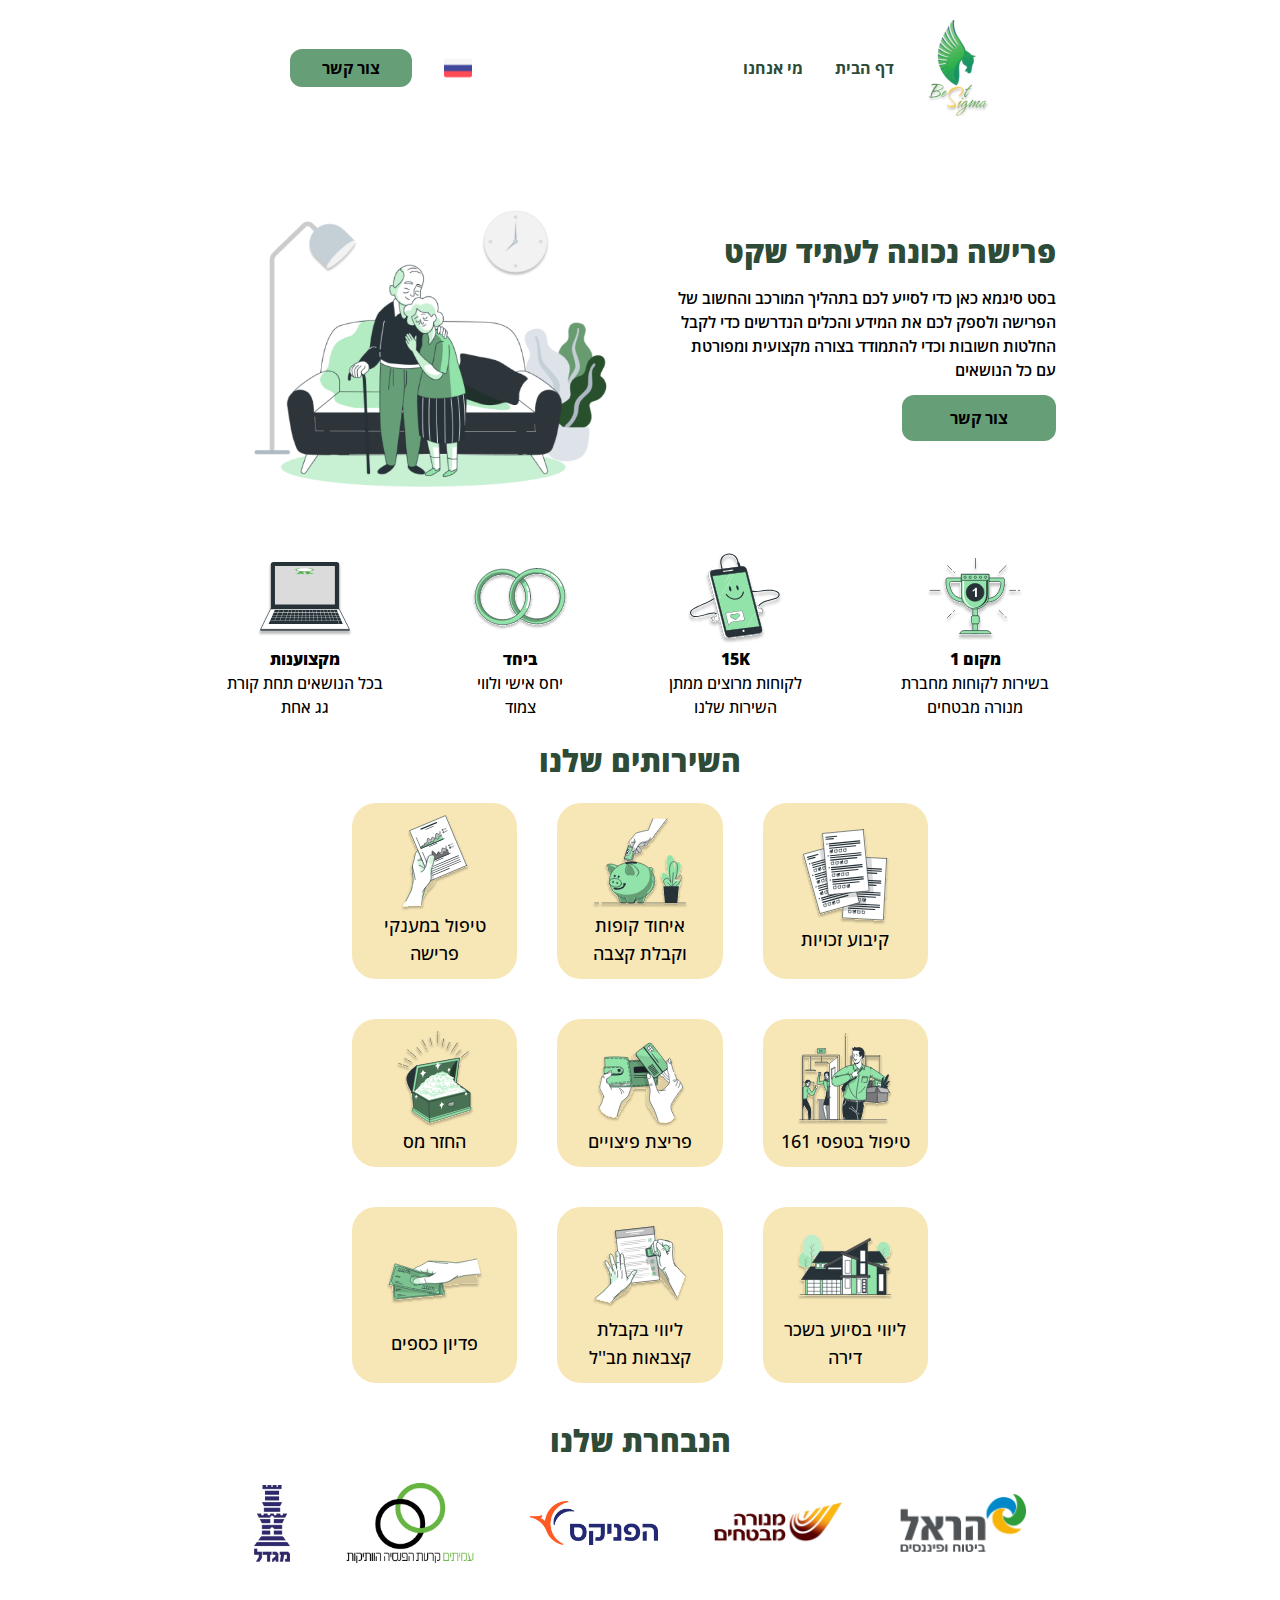
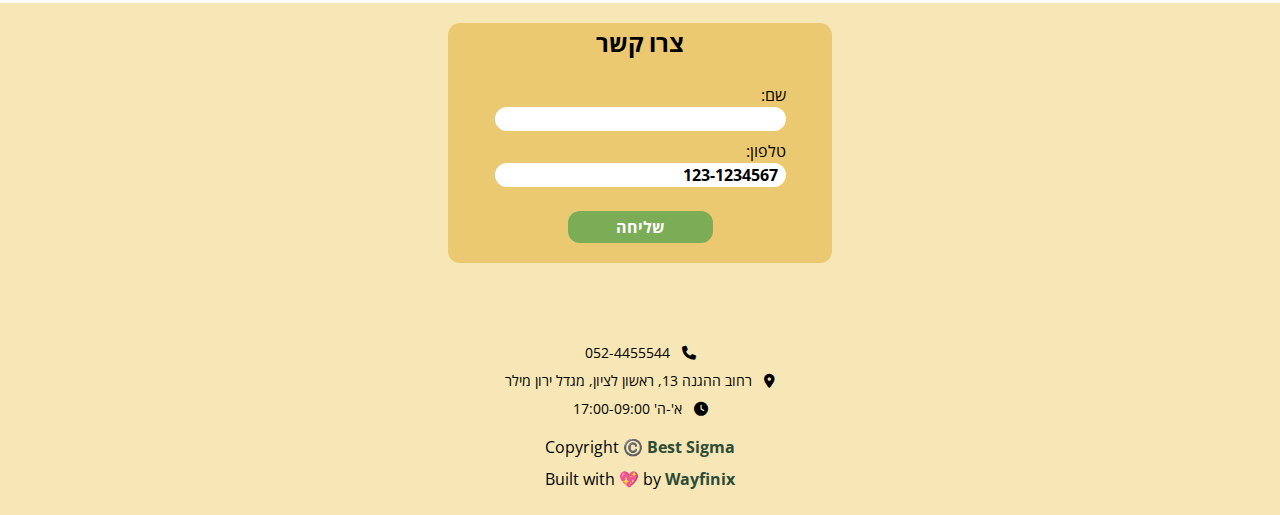
==== commit 564e5893: "Changed text sizing and texts corrections" ====
--- a/index.html
+++ b/index.html
@@ -204,7 +204,7 @@
         >
           <img src="./imgs/left-hand.svg" alt="" class="mx-auto w-24 h-24" />
 
-          <h3 id="sixthh" class="font-medium">טיפול במענקי הפרש</h3>
+          <h3 id="sixthh" class="font-medium">טיפול במענקי פרישה</h3>
         </div>
 
         <div
--- a/css/main.css
+++ b/css/main.css
@@ -771,6 +771,10 @@
   max-width: 160px;
 }
 
+.max-w-\[500px\] {
+  max-width: 500px;
+}
+
 .max-w-full {
   max-width: 100%;
 }
@@ -779,52 +783,20 @@
   max-width: 24rem;
 }
 
-.max-w-\[300px\] {
-  max-width: 300px;
-}
-
-.max-w-\[500px\] {
-  max-width: 500px;
-}
-
-.max-w-\[2000px\] {
-  max-width: 2000px;
+.max-w-\[10px\] {
+  max-width: 10px;
+}
+
+.max-w-\[100px\] {
+  max-width: 100px;
+}
+
+.max-w-\[1000px\] {
+  max-width: 1000px;
 }
 
 .max-w-\[5000px\] {
   max-width: 5000px;
-}
-
-.max-w-\[100px\] {
-  max-width: 100px;
-}
-
-.max-w-\[50px\] {
-  max-width: 50px;
-}
-
-.max-w-\[10px\] {
-  max-width: 10px;
-}
-
-.max-w-\[0px\] {
-  max-width: 0px;
-}
-
-.max-w-\[400px\] {
-  max-width: 400px;
-}
-
-.max-w-\[600px\] {
-  max-width: 600px;
-}
-
-.max-w-\[1000px\] {
-  max-width: 1000px;
-}
-
-.max-w-\[200px\] {
-  max-width: 200px;
 }
 
 .rotate-180 {
